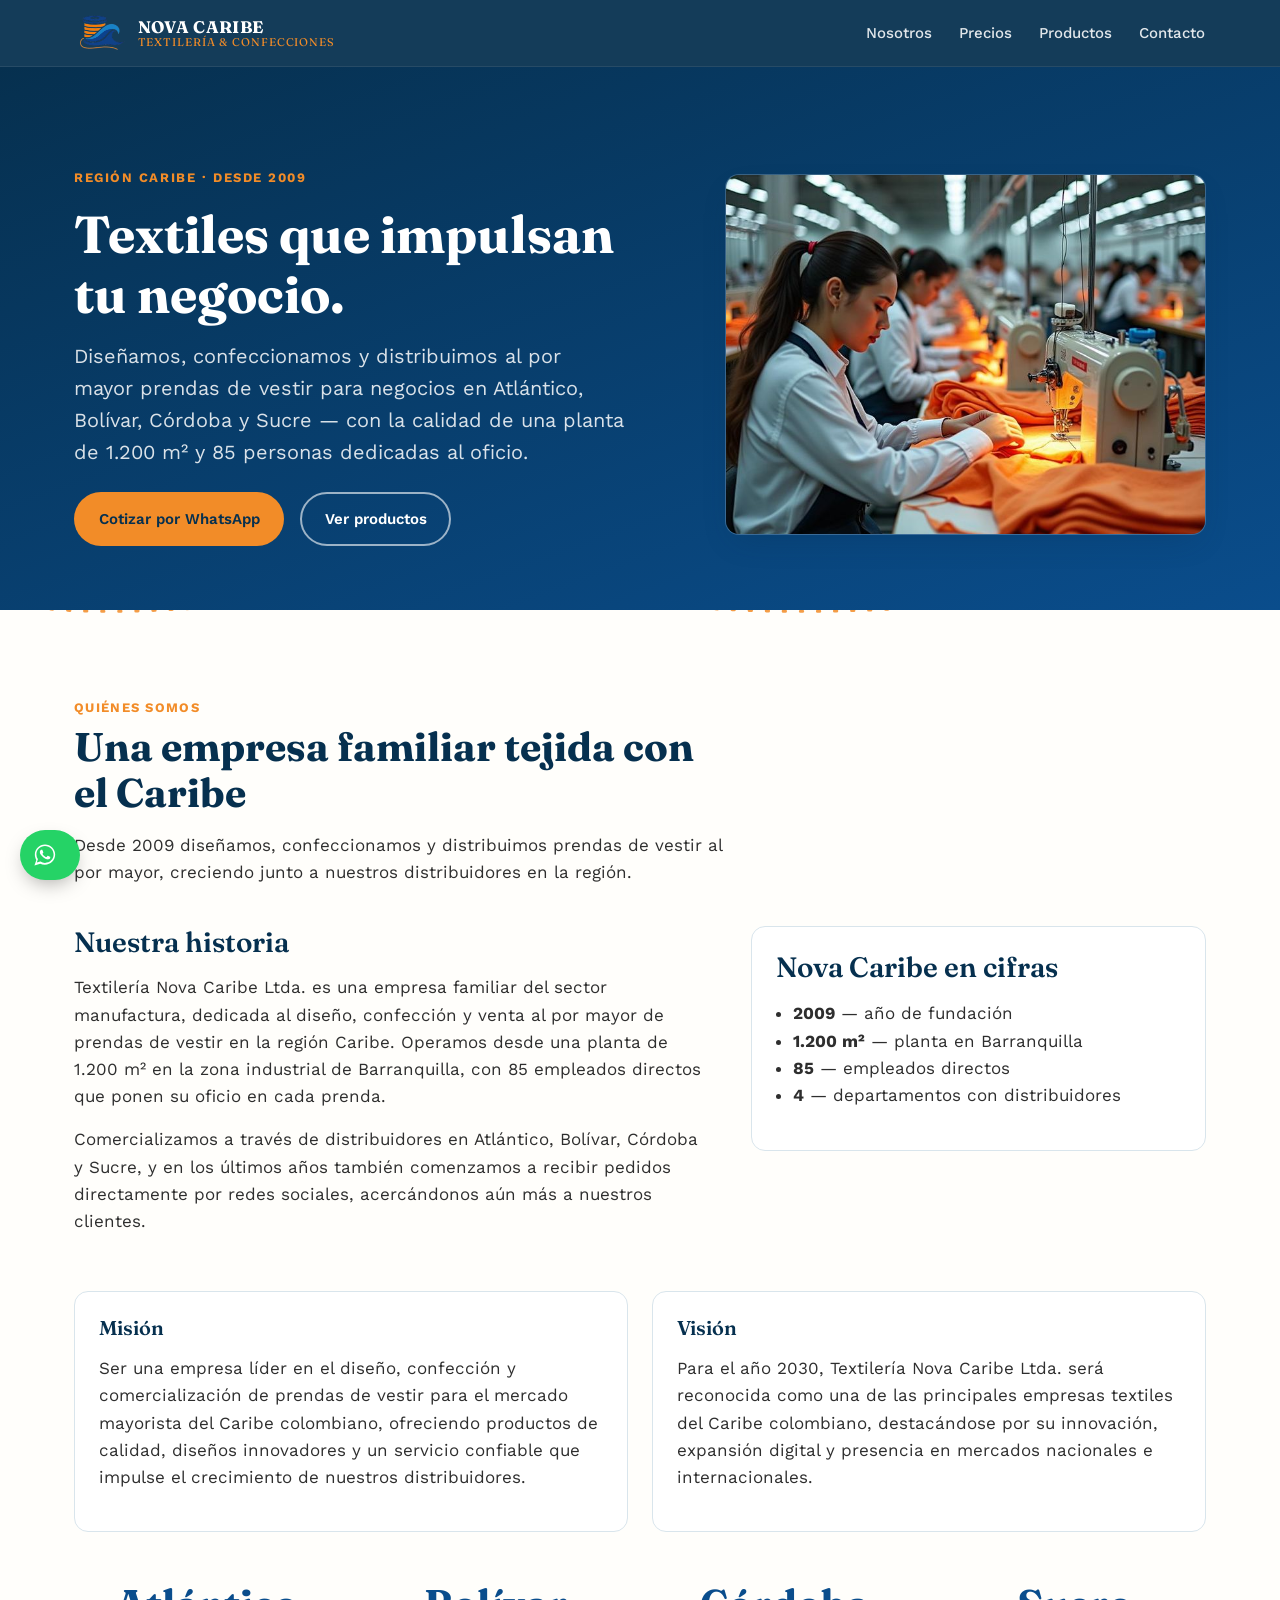
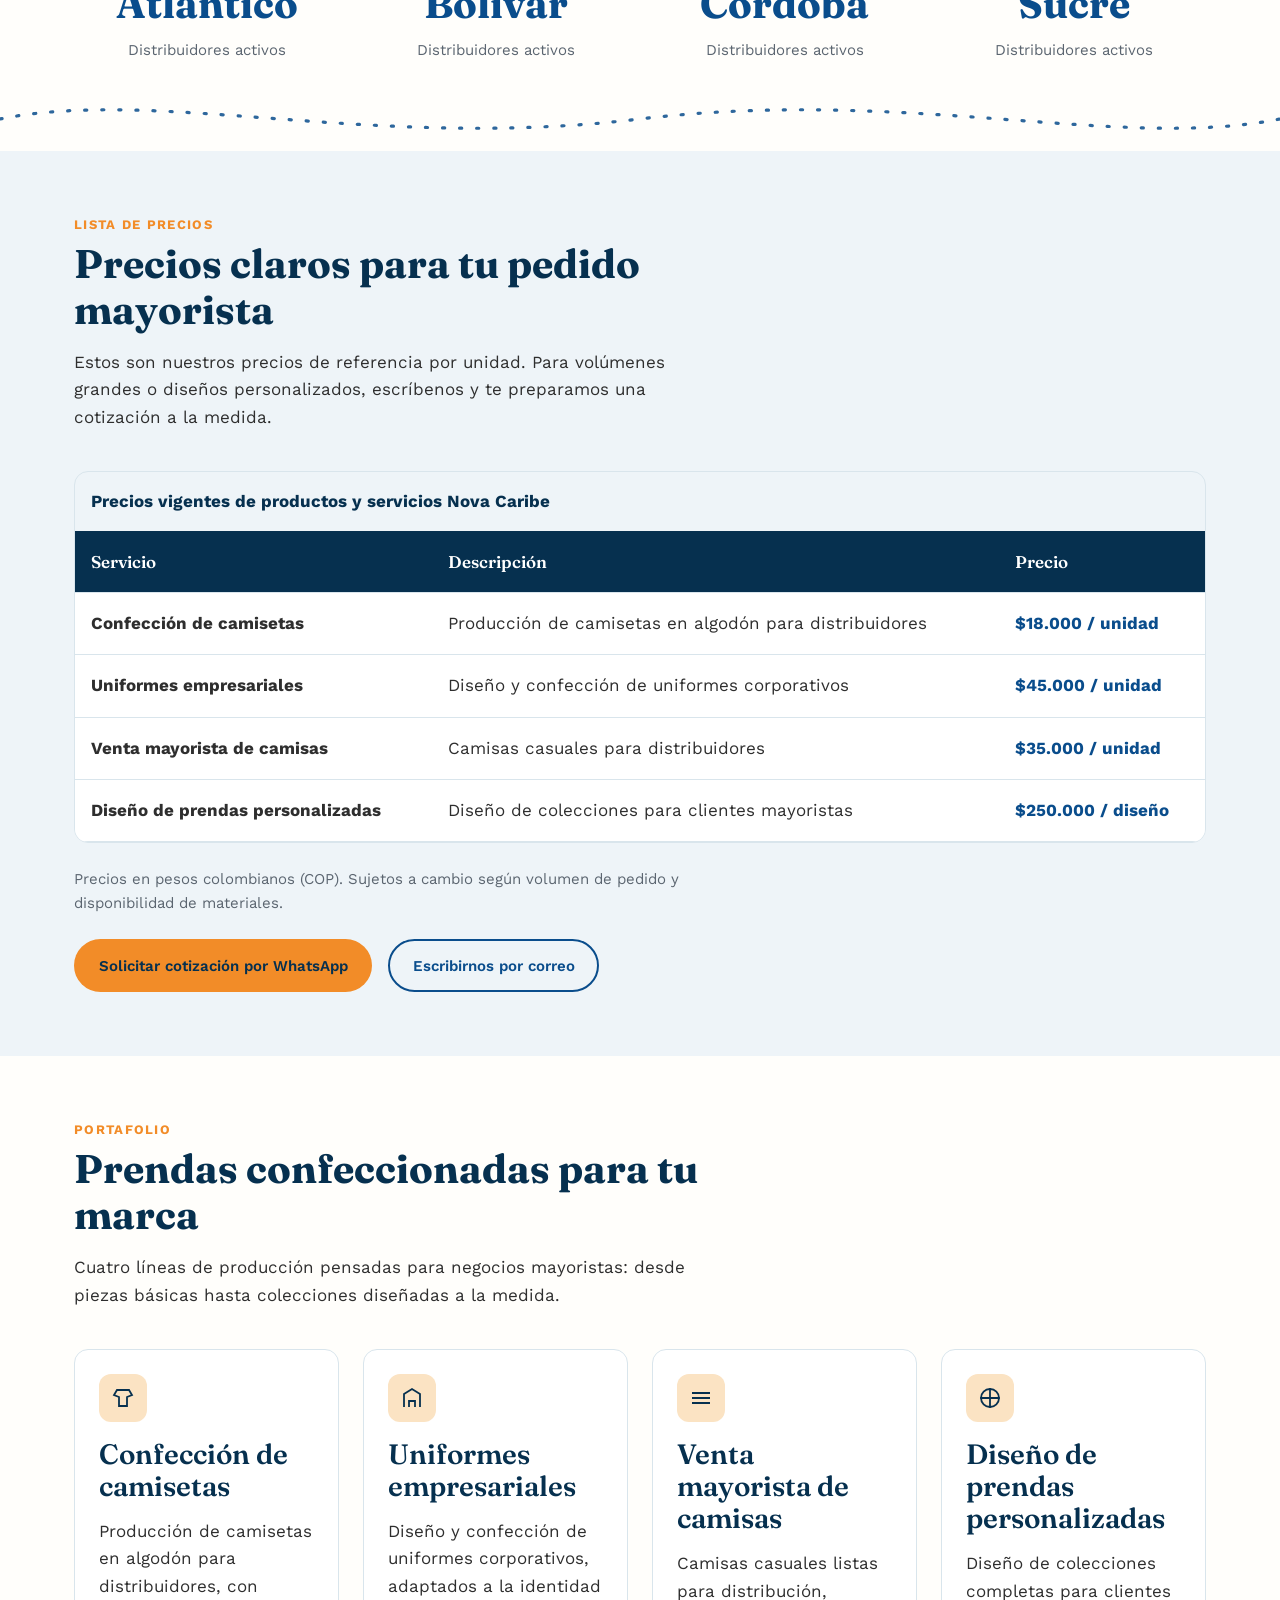
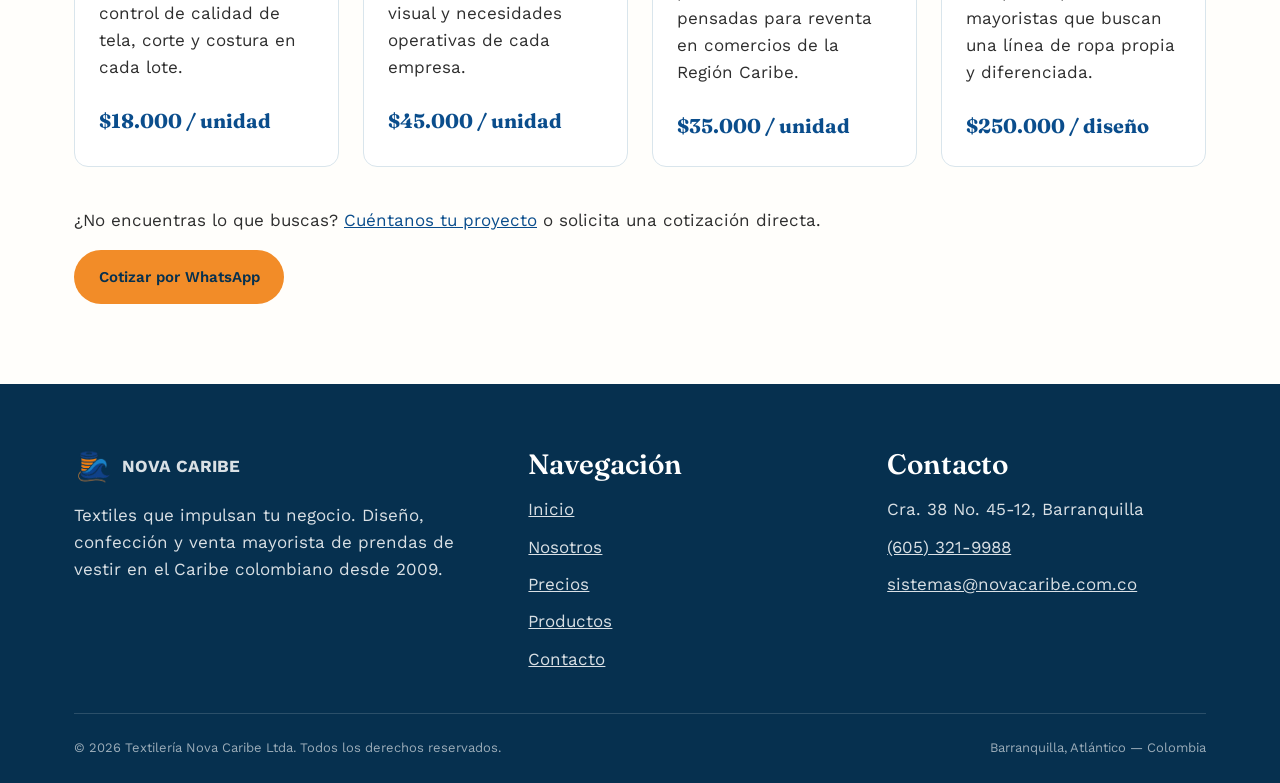
==== index.html @ 55bdb39f "Add files via upload" ====
<!DOCTYPE html>
<html lang="es">
<head>
  <meta charset="UTF-8">
  <meta name="viewport" content="width=device-width, initial-scale=1.0">
  <title>Textilería Nova Caribe Ltda. | Textiles que impulsan tu negocio</title>
  <meta name="description" content="Diseño, confección y venta al por mayor de prendas de vestir en la Región Caribe colombiana. Camisetas, uniformes corporativos, camisas mayoristas y colecciones personalizadas.">

  <link rel="preconnect" href="https://fonts.googleapis.com">
  <link rel="preconnect" href="https://fonts.gstatic.com" crossorigin>
  <link href="https://fonts.googleapis.com/css2?family=Fraunces:opsz,wght@9..144,600;9..144,700&family=Work+Sans:wght@400;500;600;700&display=swap" rel="stylesheet">
  <link rel="stylesheet" href="css/styles.css">

  <!-- Reemplazar por el favicon real de la empresa -->
  <!-- <link rel="icon" href="images/favicon.png"> -->
</head>
<body>

  <a href="#inicio" class="saltar-contenido">Saltar al contenido principal</a>

  <!-- ============ HEADER FIJO ============ -->
  <header class="site-header">
    <div class="header-inner">
      <a href="index.html#inicio" class="marca">
        <img src="images/logo-nova-caribe.png" alt="Logotipo de Textilería Nova Caribe: carrete de hilo formando una ola" width="42" height="42">
        <span class="marca-texto">
          <strong>NOVA CARIBE</strong>
          <span>Textilería &amp; Confecciones</span>
        </span>
      </a>

      <button type="button" class="btn-menu" aria-expanded="false" aria-controls="nav-principal" aria-label="Abrir menú de navegación">
        <svg viewBox="0 0 24 24" fill="none" stroke="currentColor" stroke-width="2" aria-hidden="true">
          <path d="M3 6h18M3 12h18M3 18h18" stroke-linecap="round"/>
        </svg>
      </button>

      <!-- El menú apunta a anclas de esta misma página. -->
      <nav class="nav-principal" id="nav-principal" aria-label="Navegación principal">
        <ul>
          <li><a href="index.html#nosotros">Nosotros</a></li>
          <li><a href="index.html#precios">Precios</a></li>
          <li><a href="index.html#productos">Productos</a></li>
          <li><a href="contacto.html">Contacto</a></li>
        </ul>
      </nav>
    </div>
  </header>

  <main>

    <!-- ============ INICIO / HERO ============ -->
    <section class="hero seccion-ancla" id="inicio">
      <div class="hero-grid">
        <div class="hero-texto">
          <span class="hero-eyebrow">Región Caribe · Desde 2009</span>
          <h1>Textiles que impulsan tu negocio.</h1>
          <p class="lead">Diseñamos, confeccionamos y distribuimos al por mayor prendas de vestir para negocios en Atlántico, Bolívar, Córdoba y Sucre — con la calidad de una planta de 1.200&nbsp;m² y 85 personas dedicadas al oficio.</p>
          <div class="hero-acciones">
            <a class="btn btn-primario" href="https://wa.me/573219988XX" target="_blank" rel="noopener">Cotizar por WhatsApp</a>
            <a class="btn btn-secundario" href="index.html#productos">Ver productos</a>
          </div>
        </div>

        <div class="hero-visual">
          <div class="marco-imagen">
            <!-- Colocar aquí una foto representativa de planta/confección -->
            <img src="images/hero-textil.jpg" alt="Interior de la planta de confección de Nova Caribe, con rollos de tela y prendas en proceso" loading="eager">
          </div>
        </div>
      </div>
    </section>

    <div class="divisor-hilo" aria-hidden="true">
      <svg class="hilo-ola" viewBox="0 0 1200 60" preserveAspectRatio="none">
        <path d="M0,30 C150,60 350,0 600,30 C850,60 1050,0 1200,30" />
      </svg>
    </div>

    <!-- ============ NOSOTROS ============ -->
    <section class="seccion seccion-ancla" id="nosotros" aria-labelledby="titulo-nosotros">
      <div class="contenedor">
        <div class="seccion-header">
          <span class="kicker">Quiénes somos</span>
          <h2 id="titulo-nosotros">Una empresa familiar tejida con el Caribe</h2>
          <p>Desde 2009 diseñamos, confeccionamos y distribuimos prendas de vestir al por mayor, creciendo junto a nuestros distribuidores en la región.</p>
        </div>

        <div style="display:grid; grid-template-columns: 1.4fr 1fr; gap: var(--space-4); align-items:start;">
          <div>
            <h3>Nuestra historia</h3>
            <p>Textilería Nova Caribe Ltda. es una empresa familiar del sector manufactura, dedicada al diseño, confección y venta al por mayor de prendas de vestir en la región Caribe. Operamos desde una planta de 1.200&nbsp;m² en la zona industrial de Barranquilla, con 85 empleados directos que ponen su oficio en cada prenda.</p>
            <p>Comercializamos a través de distribuidores en Atlántico, Bolívar, Córdoba y Sucre, y en los últimos años también comenzamos a recibir pedidos directamente por redes sociales, acercándonos aún más a nuestros clientes.</p>
          </div>

          <aside class="tarjeta" aria-label="Datos de la empresa">
            <h3 class="mt-0">Nova Caribe en cifras</h3>
            <ul style="padding-left: 1em;">
              <li><strong>2009</strong> — año de fundación</li>
              <li><strong>1.200&nbsp;m²</strong> — planta en Barranquilla</li>
              <li><strong>85</strong> — empleados directos</li>
              <li><strong>4</strong> — departamentos con distribuidores</li>
            </ul>
          </aside>
        </div>

        <div style="display:grid; grid-template-columns: 1fr 1fr; gap: var(--space-3); margin-top: var(--space-4);">
          <div class="tarjeta">
            <h3 style="font-size: var(--fs-lg);">Misión</h3>
            <p class="mt-0">Ser una empresa líder en el diseño, confección y comercialización de prendas de vestir para el mercado mayorista del Caribe colombiano, ofreciendo productos de calidad, diseños innovadores y un servicio confiable que impulse el crecimiento de nuestros distribuidores.</p>
          </div>
          <div class="tarjeta">
            <h3 style="font-size: var(--fs-lg);">Visión</h3>
            <p class="mt-0">Para el año 2030, Textilería Nova Caribe Ltda. será reconocida como una de las principales empresas textiles del Caribe colombiano, destacándose por su innovación, expansión digital y presencia en mercados nacionales e internacionales.</p>
          </div>
        </div>

        <div class="franja-stats" style="margin-top: var(--space-4);">
          <div class="stat"><strong>Atlántico</strong><span>Distribuidores activos</span></div>
          <div class="stat"><strong>Bolívar</strong><span>Distribuidores activos</span></div>
          <div class="stat"><strong>Córdoba</strong><span>Distribuidores activos</span></div>
          <div class="stat"><strong>Sucre</strong><span>Distribuidores activos</span></div>
        </div>
      </div>
    </section>

    <div class="divisor-hilo" aria-hidden="true">
      <svg class="hilo-ola" viewBox="0 0 1200 60" preserveAspectRatio="none">
        <path d="M0,30 C150,0 350,60 600,30 C850,0 1050,60 1200,30" style="stroke: var(--azul-caribe);" />
      </svg>
    </div>

    <!-- ============ PRECIOS ============ -->
    <section class="seccion seccion-alt seccion-ancla" id="precios" aria-labelledby="titulo-precios">
      <div class="contenedor">
        <div class="seccion-header">
          <span class="kicker">Lista de precios</span>
          <h2 id="titulo-precios">Precios claros para tu pedido mayorista</h2>
          <p>Estos son nuestros precios de referencia por unidad. Para volúmenes grandes o diseños personalizados, escríbenos y te preparamos una cotización a la medida.</p>
        </div>

        <div class="tabla-envoltorio">
          <table class="tabla-precios">
            <caption>Precios vigentes de productos y servicios Nova Caribe</caption>
            <thead>
              <tr>
                <th scope="col">Servicio</th>
                <th scope="col">Descripción</th>
                <th scope="col">Precio</th>
              </tr>
            </thead>
            <tbody>
              <tr>
                <th scope="row">Confección de camisetas</th>
                <td>Producción de camisetas en algodón para distribuidores</td>
                <td class="precio-valor">$18.000 / unidad</td>
              </tr>
              <tr>
                <th scope="row">Uniformes empresariales</th>
                <td>Diseño y confección de uniformes corporativos</td>
                <td class="precio-valor">$45.000 / unidad</td>
              </tr>
              <tr>
                <th scope="row">Venta mayorista de camisas</th>
                <td>Camisas casuales para distribuidores</td>
                <td class="precio-valor">$35.000 / unidad</td>
              </tr>
              <tr>
                <th scope="row">Diseño de prendas personalizadas</th>
                <td>Diseño de colecciones para clientes mayoristas</td>
                <td class="precio-valor">$250.000 / diseño</td>
              </tr>
            </tbody>
          </table>
        </div>

        <p style="margin-top: var(--space-3); color: var(--gris-medio); font-size: var(--fs-sm);">Precios en pesos colombianos (COP). Sujetos a cambio según volumen de pedido y disponibilidad de materiales.</p>

        <div class="hero-acciones" style="margin-top: var(--space-3);">
          <a class="btn btn-primario" href="https://wa.me/573219988XX" target="_blank" rel="noopener">Solicitar cotización por WhatsApp</a>
          <a class="btn btn-outline-azul" href="contacto.html">Escribirnos por correo</a>
        </div>
      </div>
    </section>

    <!-- ============ PRODUCTOS ============ -->
    <section class="seccion seccion-ancla" id="productos" aria-labelledby="titulo-productos">
      <div class="contenedor">
        <div class="seccion-header">
          <span class="kicker">Portafolio</span>
          <h2 id="titulo-productos">Prendas confeccionadas para tu marca</h2>
          <p>Cuatro líneas de producción pensadas para negocios mayoristas: desde piezas básicas hasta colecciones diseñadas a la medida.</p>
        </div>

        <div class="grid-tarjetas">
          <article class="tarjeta">
            <div class="icono-tarjeta" aria-hidden="true">
              <svg viewBox="0 0 24 24" fill="none" stroke="currentColor" stroke-width="1.8"><path d="M6 4h12l3 5-5 2v9H8v-9L3 9l3-5Z"/></svg>
            </div>
            <h3>Confección de camisetas</h3>
            <p>Producción de camisetas en algodón para distribuidores, con control de calidad de tela, corte y costura en cada lote.</p>
            <span class="precio">$18.000 / unidad</span>
          </article>

          <article class="tarjeta">
            <div class="icono-tarjeta" aria-hidden="true">
              <svg viewBox="0 0 24 24" fill="none" stroke="currentColor" stroke-width="1.8"><path d="M4 21V8l8-5 8 5v13M9 21v-6h6v6"/></svg>
            </div>
            <h3>Uniformes empresariales</h3>
            <p>Diseño y confección de uniformes corporativos, adaptados a la identidad visual y necesidades operativas de cada empresa.</p>
            <span class="precio">$45.000 / unidad</span>
          </article>

          <article class="tarjeta">
            <div class="icono-tarjeta" aria-hidden="true">
              <svg viewBox="0 0 24 24" fill="none" stroke="currentColor" stroke-width="1.8"><path d="M3 7h18M3 12h18M3 17h18"/></svg>
            </div>
            <h3>Venta mayorista de camisas</h3>
            <p>Camisas casuales listas para distribución, pensadas para reventa en comercios de la Región Caribe.</p>
            <span class="precio">$35.000 / unidad</span>
          </article>

          <article class="tarjeta">
            <div class="icono-tarjeta" aria-hidden="true">
              <svg viewBox="0 0 24 24" fill="none" stroke="currentColor" stroke-width="1.8"><path d="M12 3v18M3 12h18" stroke-linecap="round"/><circle cx="12" cy="12" r="9"/></svg>
            </div>
            <h3>Diseño de prendas personalizadas</h3>
            <p>Diseño de colecciones completas para clientes mayoristas que buscan una línea de ropa propia y diferenciada.</p>
            <span class="precio">$250.000 / diseño</span>
          </article>
        </div>

        <p style="margin-top: var(--space-4);">¿No encuentras lo que buscas? <a href="contacto.html">Cuéntanos tu proyecto</a> o solicita una cotización directa.</p>
        <p><a class="btn btn-primario" href="https://wa.me/573219988XX" target="_blank" rel="noopener">Cotizar por WhatsApp</a></p>
      </div>
    </section>

  </main>

  <!-- ============ FOOTER ============ -->
  <footer class="site-footer">
    <div class="contenedor">
      <div class="footer-grid">
        <div>
          <div class="footer-marca">
            <img src="images/logo-nova-caribe.png" alt="" width="38" height="38">
            <strong>NOVA CARIBE</strong>
          </div>
          <p>Textiles que impulsan tu negocio. Diseño, confección y venta mayorista de prendas de vestir en el Caribe colombiano desde 2009.</p>
        </div>

        <div>
          <h3>Navegación</h3>
          <ul>
            <li><a href="index.html#inicio">Inicio</a></li>
            <li><a href="index.html#nosotros">Nosotros</a></li>
            <li><a href="index.html#precios">Precios</a></li>
            <li><a href="index.html#productos">Productos</a></li>
            <li><a href="contacto.html">Contacto</a></li>
          </ul>
        </div>

        <div>
          <h3>Contacto</h3>
          <ul>
            <li>Cra. 38 No. 45-12, Barranquilla</li>
            <li><a href="tel:+576053219988">(605) 321-9988</a></li>
            <li><a href="mailto:sistemas@novacaribe.com.co">sistemas@novacaribe.com.co</a></li>
          </ul>
        </div>
      </div>

      <div class="footer-base">
        <span>&copy; 2026 Textilería Nova Caribe Ltda. Todos los derechos reservados.</span>
        <span>Barranquilla, Atlántico — Colombia</span>
      </div>
    </div>
  </footer>

  <!-- ============ BOTÓN FLOTANTE DE WHATSAPP ============ -->
  <a class="whatsapp-flotante" href="https://wa.me/573219988XX" target="_blank" rel="noopener" aria-label="Escribir a Nova Caribe por WhatsApp">
    <svg viewBox="0 0 32 32" fill="currentColor" aria-hidden="true"><path d="M16.001 3C9.096 3 3.5 8.596 3.5 15.5c0 2.42.68 4.68 1.86 6.6L3 29l7.1-2.31A12.44 12.44 0 0 0 16 28c6.905 0 12.5-5.596 12.5-12.5S22.905 3 16.001 3Zm0 22.7c-2.02 0-3.9-.58-5.49-1.58l-.39-.24-4.21 1.37 1.38-4.1-.26-.42a10.18 10.18 0 0 1-1.63-5.53c0-5.66 4.6-10.26 10.6-10.26S26.6 9.84 26.6 15.5 21.99 25.7 16 25.7Zm5.86-7.68c-.32-.16-1.88-.93-2.17-1.03-.29-.11-.5-.16-.71.16-.21.32-.82 1.03-1 1.24-.19.21-.37.24-.69.08-.32-.16-1.34-.5-2.55-1.59-.94-.84-1.58-1.87-1.76-2.19-.19-.32-.02-.49.14-.65.14-.14.32-.37.48-.55.16-.19.21-.32.32-.53.11-.21.05-.4-.03-.55-.08-.16-.71-1.72-.98-2.35-.26-.62-.52-.54-.71-.55h-.6c-.21 0-.55.08-.84.4-.29.32-1.1 1.08-1.1 2.63s1.13 3.06 1.29 3.27c.16.21 2.23 3.41 5.4 4.78.75.32 1.34.52 1.8.66.76.24 1.45.21 2 .13.61-.09 1.88-.77 2.14-1.51.27-.74.27-1.38.19-1.51-.08-.13-.29-.21-.6-.37Z"/></svg>
    <span class="wa-texto">Escríbenos</span>
  </a>

  <!-- ============ BOTÓN VOLVER ARRIBA ============ -->
  <button type="button" class="boton-arriba" aria-label="Volver al inicio de la página" disabled>
    <svg viewBox="0 0 24 24" fill="none" stroke="currentColor" stroke-width="2.4" aria-hidden="true">
      <path d="M12 19V5M5 12l7-7 7 7" stroke-linecap="round" stroke-linejoin="round"/>
    </svg>
  </button>

  <script src="js/main.js"></script>
</body>
</html>
---- css/styles.css ----
/* ============================================================
   NOVA CARIBE — SISTEMA DE DISEÑO
   Concepto: "El hilo que forma la ola" — industria textil + Caribe
   paleta unificada en variables, CSS externo, sin estilos inline,
   responsive real, sistema de componentes consistente
   ============================================================ */

/* -------------------- 1. DISEÑO -------------------- */
:root {
  /* Paleta oficial de marca (Sección 1 del PDF del cliente) */
  --azul-caribe: #0A4D8C;
  --azul-profundo: #06304F;   /* variante oscura para contraste AA */
  --naranja-textil: #F28C28;
  --naranja-suave: #FBE3C3;   /* tinte para fondos, nunca para texto */
  --gris-oscuro: #2E2E2E;
  --gris-medio: #5B6570;

  /* Neutros de apoyo van hacia
     el azul, evocando espuma de mar sobre lienzo de algodón */
  --lienzo: #FFFEFB;
  --espuma: #EEF4F8;
  --espuma-borde: #D9E5EC;
  --blanco: #FFFFFF;

  /* Tipografía */
  --fuente-display: "Fraunces", Georgia, serif;
  --fuente-cuerpo: "Work Sans", "Segoe UI", sans-serif;

  /* Escala tipográfica */
  --fs-xs: 0.8125rem;
  --fs-sm: 0.9375rem;
  --fs-base: 1.0625rem;
  --fs-lg: 1.25rem;
  --fs-xl: 1.75rem;
  --fs-2xl: 2.5rem;
  --fs-3xl: 3.25rem;

  /* Espaciado */
  --space-1: 0.5rem;
  --space-2: 1rem;
  --space-3: 1.5rem;
  --space-4: 2.5rem;
  --space-5: 4rem;
  --space-6: 6rem;

  /* Otros */
  --radio: 14px;
  --radio-sm: 8px;
  --sombra: 0 12px 32px -12px rgba(6, 48, 79, 0.28);
  --borde: 1px solid var(--espuma-borde);
  --transicion: 220ms ease;
  --ancho-maximo: 1180px;
}

/* -------------------- 2. RESET Y BASE -------------------- */
*, *::before, *::after { box-sizing: border-box; }

html {
  scroll-behavior: smooth;
  scroll-padding-top: 96px; /* deja espacio bajo el header fijo al saltar con #anclas */
}

@media (prefers-reduced-motion: reduce) {
  html { scroll-behavior: auto; }
  *, *::before, *::after {
    animation-duration: 0.01ms !important;
    animation-iteration-count: 1 !important;
    transition-duration: 0.01ms !important;
  }
}

body {
  margin: 0;
  font-family: var(--fuente-cuerpo);
  font-size: var(--fs-base);
  line-height: 1.6;
  color: var(--gris-oscuro);
  background: var(--lienzo);
}

img { max-width: 100%; height: auto; display: block; }
h1, h2, h3, h4 { font-family: var(--fuente-display); line-height: 1.15; margin: 0 0 var(--space-2); color: var(--azul-profundo); }
h1 { font-size: var(--fs-3xl); font-weight: 700; }
h2 { font-size: var(--fs-2xl); font-weight: 700; }
h3 { font-size: var(--fs-xl); font-weight: 600; }
p { margin: 0 0 var(--space-2); max-width: 68ch; }
a { color: var(--azul-caribe); }
ul { padding-left: 1.2em; }

/* Foco visible en TODO elemento interactivo — requisito WCAG 2.4.7 */
a:focus-visible,
button:focus-visible,
input:focus-visible,
textarea:focus-visible,
select:focus-visible {
  outline: 3px solid var(--naranja-textil);
  outline-offset: 3px;
  border-radius: 4px;
}

/* Enlace "saltar al contenido" — WCAG 2.4.1 */
.saltar-contenido {
  position: absolute;
  left: -999px;
  top: 0;
  background: var(--azul-profundo);
  color: var(--blanco);
  padding: 0.8em 1.2em;
  z-index: 2000;
  border-radius: 0 0 8px 0;
}
.saltar-contenido:focus {
  left: 0;
}

.contenedor {
  width: 100%;
  max-width: var(--ancho-maximo);
  margin-inline: auto;
  padding-inline: var(--space-3);
}

.visually-hidden {
  position: absolute;
  width: 1px; height: 1px;
  overflow: hidden;
  clip: rect(0 0 0 0);
  white-space: nowrap;
}

/* -------------------- 3. HEADER FIJO -------------------- */
.site-header {
  position: sticky;
  top: 0;
  z-index: 1000;
  background: rgba(6, 48, 79, 0.94);
  backdrop-filter: blur(6px);
  border-bottom: 1px solid rgba(255,255,255,0.08);
}

.header-inner {
  max-width: var(--ancho-maximo);
  margin-inline: auto;
  padding: 0.75rem var(--space-3);
  display: flex;
  align-items: center;
  justify-content: space-between;
  gap: var(--space-2);
}

.marca {
  display: flex;
  align-items: center;
  gap: 0.65rem;
  color: var(--blanco);
  text-decoration: none;
  font-family: var(--fuente-display);
}

.marca img {
  height: 42px;
  width: auto;
}

.marca-texto {
  display: flex;
  flex-direction: column;
  line-height: 1.1;
}
.marca-texto strong { font-size: 1.05rem; letter-spacing: 0.02em; }
.marca-texto span { font-size: 0.7rem; color: var(--naranja-textil); letter-spacing: 0.08em; text-transform: uppercase; }

.nav-principal {
  display: flex;
  align-items: center;
  gap: var(--space-4);
}

.nav-principal ul {
  list-style: none;
  display: flex;
  gap: var(--space-3);
  margin: 0;
  padding: 0;
}

.nav-principal a {
  color: rgba(255,255,255,0.88);
  text-decoration: none;
  font-weight: 500;
  font-size: var(--fs-sm);
  padding: 0.4em 0.1em;
  border-bottom: 2px solid transparent;
  transition: border-color var(--transicion), color var(--transicion);
}
.nav-principal a:hover { color: var(--blanco); border-color: var(--naranja-textil); }
.nav-principal a[aria-current="page"] {
  color: var(--blanco);
  border-color: var(--naranja-textil);
  font-weight: 700;
}

.btn-menu {
  display: none;
  background: none;
  border: 1px solid rgba(255,255,255,0.3);
  border-radius: var(--radio-sm);
  color: var(--blanco);
  width: 42px;
  height: 42px;
  align-items: center;
  justify-content: center;
  cursor: pointer;
}
.btn-menu svg { width: 22px; height: 22px; }

/* -------------------- 4. BOTONES -------------------- */
.btn {
  display: inline-flex;
  align-items: center;
  gap: 0.5em;
  font-family: var(--fuente-cuerpo);
  font-weight: 600;
  font-size: var(--fs-sm);
  padding: 0.85em 1.5em;
  border-radius: 999px;
  text-decoration: none;
  border: 2px solid transparent;
  cursor: pointer;
  transition: transform var(--transicion), box-shadow var(--transicion), background var(--transicion);
}
.btn:hover { transform: translateY(-2px); }

.btn-primario {
  background: var(--naranja-textil);
  color: var(--azul-profundo); /* contraste ~7:1 sobre naranja, ver informe de accesibilidad */
}
.btn-primario:hover { background: #ffa14a; box-shadow: var(--sombra); }

.btn-secundario {
  background: transparent;
  border-color: rgba(255,255,255,0.6);
  color: var(--blanco);
}
.btn-secundario:hover { border-color: var(--blanco); background: rgba(255,255,255,0.08); }

.btn-outline-azul {
  background: transparent;
  border-color: var(--azul-caribe);
  color: var(--azul-caribe);
}
.btn-outline-azul:hover { background: var(--azul-caribe); color: var(--blanco); }

/* -------------------- 5. HERO -------------------- */
.hero {
  position: relative;
  background: linear-gradient(160deg, var(--azul-profundo) 0%, var(--azul-caribe) 100%);
  color: var(--blanco);
  padding: var(--space-6) 0 var(--space-5);
  overflow: hidden;
}

.hero-grid {
  display: grid;
  grid-template-columns: 1.1fr 0.9fr;
  gap: var(--space-5);
  align-items: center;
  max-width: var(--ancho-maximo);
  margin-inline: auto;
  padding-inline: var(--space-3);
  position: relative;
  z-index: 2;
}

.hero-eyebrow {
  display: inline-block;
  font-size: var(--fs-xs);
  letter-spacing: 0.12em;
  text-transform: uppercase;
  color: var(--naranja-textil);
  font-weight: 700;
  margin-bottom: var(--space-2);
}

.hero h1 { color: var(--blanco); font-size: var(--fs-3xl); }
.hero p.lead { color: rgba(255,255,255,0.85); font-size: var(--fs-lg); max-width: 46ch; }

.hero-acciones { display: flex; gap: var(--space-2); flex-wrap: wrap; margin-top: var(--space-3); }

/* elemento firma que recorre el sitio, evocando
   el ícono del logo: carrete de hilo formando una ola */
.hilo-ola {
  width: 100%;
  height: auto;
  display: block;
}
.hilo-ola path {
  fill: none;
  stroke: var(--naranja-textil);
  stroke-width: 3;
  stroke-linecap: round;
  stroke-dasharray: 2 14;
  opacity: 0.85;
}

.hero-visual {
  position: relative;
}
.hero-visual .marco-imagen {
  border-radius: var(--radio);
  overflow: hidden;
  box-shadow: var(--sombra);
  border: 1px solid rgba(255,255,255,0.15);
  aspect-ratio: 4 / 3;
  background: rgba(255,255,255,0.06);
  display: flex;
  align-items: center;
  justify-content: center;
}

.divisor-hilo {
  line-height: 0;
  margin-top: calc(var(--space-4) * -1);
}

/* -------------------- 6. SECCIONES GENERALES -------------------- */
.seccion { padding: var(--space-5) 0; }
.seccion-alt { background: var(--espuma); }
.seccion-header { max-width: 60ch; margin-bottom: var(--space-4); }
.seccion-header .kicker {
  display: block;
  font-size: var(--fs-xs);
  letter-spacing: 0.1em;
  text-transform: uppercase;
  color: var(--naranja-textil);
  font-weight: 700;
  margin-bottom: 0.4em;
}

/* -------------------- 7. TARJETAS (servicios / stats) -------------------- */
.grid-tarjetas {
  display: grid;
  grid-template-columns: repeat(auto-fit, minmax(240px, 1fr));
  gap: var(--space-3);
}

.tarjeta {
  background: var(--blanco);
  border: var(--borde);
  border-radius: var(--radio);
  padding: var(--space-3);
  transition: transform var(--transicion), box-shadow var(--transicion);
}
.tarjeta:hover { transform: translateY(-4px); box-shadow: var(--sombra); }

.tarjeta .icono-tarjeta {
  width: 48px; height: 48px;
  border-radius: 12px;
  background: var(--naranja-suave);
  display: flex; align-items: center; justify-content: center;
  margin-bottom: var(--space-2);
  color: var(--azul-profundo);
}
.tarjeta .icono-tarjeta svg { width: 24px; height: 24px; }

.tarjeta .precio {
  display: inline-block;
  margin-top: var(--space-1);
  font-family: var(--fuente-display);
  font-weight: 700;
  color: var(--azul-caribe);
  font-size: var(--fs-lg);
}

.franja-stats {
  display: grid;
  grid-template-columns: repeat(4, 1fr);
  gap: var(--space-3);
  text-align: center;
}
.franja-stats .stat strong {
  display: block;
  font-family: var(--fuente-display);
  font-size: var(--fs-2xl);
  color: var(--azul-caribe);
}
.franja-stats .stat span { color: var(--gris-medio); font-size: var(--fs-sm); }

/* -------------------- 8. TABLAS (precios) -------------------- */
.tabla-envoltorio {
  overflow-x: auto;
  border-radius: var(--radio);
  border: var(--borde);
}
table.tabla-precios {
  width: 100%;
  border-collapse: collapse;
  min-width: 560px;
  background: var(--blanco);
}
.tabla-precios caption {
  text-align: left;
  padding: var(--space-2);
  font-weight: 700;
  color: var(--azul-profundo);
}
.tabla-precios th, .tabla-precios td {
  text-align: left;
  padding: 1em var(--space-2);
  border-bottom: 1px solid var(--espuma-borde);
}
.tabla-precios thead th {
  background: var(--azul-profundo);
  color: var(--blanco);
  font-family: var(--fuente-display);
  font-weight: 600;
}
.tabla-precios tbody tr:hover { background: var(--espuma); }
.tabla-precios td.precio-valor { font-weight: 700; color: var(--azul-caribe); white-space: nowrap; }

/* -------------------- 9. FORMULARIO DE CONTACTO -------------------- */
.formulario {
  display: grid;
  gap: var(--space-2);
  max-width: 560px;
}
.campo { display: flex; flex-direction: column; gap: 0.4em; }
.campo label { font-weight: 600; font-size: var(--fs-sm); }
.campo .requerido { color: var(--naranja-textil); }
.campo input, .campo textarea, .campo select {
  font-family: var(--fuente-cuerpo);
  font-size: var(--fs-base);
  padding: 0.75em 0.9em;
  border-radius: var(--radio-sm);
  border: 1.5px solid var(--espuma-borde);
  background: var(--blanco);
  color: var(--gris-oscuro);
}
.campo input:invalid[data-tocado="true"],
.campo textarea:invalid[data-tocado="true"] {
  border-color: #C4402A;
}
.campo .error-msg {
  color: #B03A24;
  font-size: var(--fs-xs);
  min-height: 1.1em;
}
.form-estado {
  padding: var(--space-2);
  border-radius: var(--radio-sm);
  background: var(--naranja-suave);
  color: var(--azul-profundo);
  font-weight: 600;
  display: none;
}
.form-estado.visible { display: block; }

/* -------------------- 10. FOOTER -------------------- */
.site-footer {
  background: var(--azul-profundo);
  color: rgba(255,255,255,0.85);
  padding: var(--space-5) 0 var(--space-3);
}
.footer-grid {
  display: grid;
  grid-template-columns: 1.3fr 1fr 1fr;
  gap: var(--space-4);
}
.site-footer h2, .site-footer h3 { color: var(--blanco); }
.site-footer a { color: rgba(255,255,255,0.85); }
.site-footer ul { list-style: none; padding: 0; margin: 0; display: grid; gap: 0.6em; }
.footer-marca { display: flex; align-items: center; gap: 0.6em; margin-bottom: var(--space-2); }
.footer-marca img { height: 38px; }
.footer-base {
  margin-top: var(--space-4);
  padding-top: var(--space-3);
  border-top: 1px solid rgba(255,255,255,0.15);
  display: flex;
  justify-content: space-between;
  flex-wrap: wrap;
  gap: var(--space-1);
  font-size: var(--fs-xs);
  color: rgba(255,255,255,0.6);
}

/* -------------------- 11. BOTÓN FLOTANTE DE WHATSAPP -------------------- */
.whatsapp-flotante {
  position: fixed;
  left: 20px;
  bottom: 20px;
  z-index: 1500;
  display: flex;
  align-items: center;
  gap: 0.6em;
  background: #25D366;
  color: var(--blanco);
  text-decoration: none;
  padding: 0.7em 0.7em;
  border-radius: 999px;
  box-shadow: 0 8px 20px -6px rgba(0,0,0,0.35);
  transition: padding var(--transicion), transform var(--transicion);
}
.whatsapp-flotante svg { width: 26px; height: 26px; flex-shrink: 0; }
.whatsapp-flotante .wa-texto {
  max-width: 0;
  overflow: hidden;
  white-space: nowrap;
  font-weight: 600;
  font-size: var(--fs-sm);
  transition: max-width var(--transicion);
}
.whatsapp-flotante:hover,
.whatsapp-flotante:focus-visible,
.whatsapp-flotante.expandido {
  transform: translateY(-2px);
  padding-right: 1em;
}
.whatsapp-flotante:hover .wa-texto,
.whatsapp-flotante:focus-visible .wa-texto,
.whatsapp-flotante.expandido .wa-texto {
  max-width: 160px;
}

/* -------------------- 11b. BOTÓN "VOLVER ARRIBA" -------------------- */
.volver-arriba {
  position: fixed;
  right: 20px;
  bottom: 20px;
  z-index: 1400;
  width: 46px;
  height: 46px;
  border-radius: 50%;
  border: 1px solid rgba(255,255,255,0.15);
  background: var(--azul-profundo);
  color: var(--blanco);
  display: flex;
  align-items: center;
  justify-content: center;
  cursor: pointer;
  box-shadow: 0 8px 20px -8px rgba(6,48,79,0.5);
  opacity: 0;
  transform: translateY(10px);
  pointer-events: none;
  transition: opacity var(--transicion), transform var(--transicion), background var(--transicion);
}
.volver-arriba svg { width: 20px; height: 20px; }
.volver-arriba.visible {
  opacity: 1;
  transform: translateY(0);
  pointer-events: auto;
}
.volver-arriba:hover { background: var(--azul-caribe); }

@media (max-width: 720px) {
  .volver-arriba { right: 16px; bottom: 16px; width: 42px; height: 42px; }
}

/* -------------------- 11b. BOTÓN "VOLVER ARRIBA" -------------------- */
/* Aparece solo tras bajar cierto punto de la página (js/main.js).
   Va al lado opuesto del botón de WhatsApp para no chocar en móvil. */
.boton-arriba {
  position: fixed;
  right: 20px;
  bottom: 20px;
  z-index: 1400;
  width: 48px;
  height: 48px;
  border: none;
  border-radius: 999px;
  background: var(--azul-caribe);
  color: var(--blanco);
  display: flex;
  align-items: center;
  justify-content: center;
  cursor: pointer;
  box-shadow: 0 8px 20px -6px rgba(0,0,0,0.35);
  opacity: 0;
  transform: translateY(14px);
  pointer-events: none;
  transition: opacity var(--transicion), transform var(--transicion), background var(--transicion);
}
.boton-arriba.visible { opacity: 1; transform: translateY(0); pointer-events: auto; }
.boton-arriba:hover { background: var(--azul-profundo); }
.boton-arriba svg { width: 22px; height: 22px; }
.boton-arriba:disabled { cursor: default; }

@media (max-width: 720px) {
  .boton-arriba { width: 46px; height: 46px; right: 16px; bottom: 16px; }
}

/* -------------------- 11c. SECCIONES DE PÁGINA ÚNICA -------------------- */
.seccion-ancla { scroll-margin-top: 90px; }

/* -------------------- 12. UTILIDADES -------------------- */
.text-centro { text-align: center; margin-inline: auto; }
.mt-0 { margin-top: 0; }

/* -------------------- 13. RESPONSIVE -------------------- */
@media (max-width: 900px) {
  .hero-grid { grid-template-columns: 1fr; }
  .hero-visual { order: -1; }
  .footer-grid { grid-template-columns: 1fr 1fr; }
  .franja-stats { grid-template-columns: repeat(2, 1fr); gap: var(--space-4); }
}

@media (max-width: 720px) {
  :root { --fs-3xl: 2.3rem; --fs-2xl: 1.85rem; }

  .btn-menu { display: flex; }

  .nav-principal {
    position: fixed;
    inset: 64px 0 auto 0;
    background: var(--azul-profundo);
    flex-direction: column;
    align-items: stretch;
    padding: var(--space-2) var(--space-3) var(--space-3);
    transform: translateY(-120%);
    opacity: 0;
    transition: transform var(--transicion), opacity var(--transicion);
    border-bottom: 1px solid rgba(255,255,255,0.1);
  }
  .nav-principal.abierto { transform: translateY(0); opacity: 1; }
  .nav-principal ul { flex-direction: column; gap: 0; width: 100%; }
  .nav-principal a { display: block; padding: 0.9em 0.2em; border-bottom: 1px solid rgba(255,255,255,0.08); }

  .footer-grid { grid-template-columns: 1fr; }
}

@media (max-width: 480px) {
  .franja-stats { grid-template-columns: 1fr 1fr; }
}
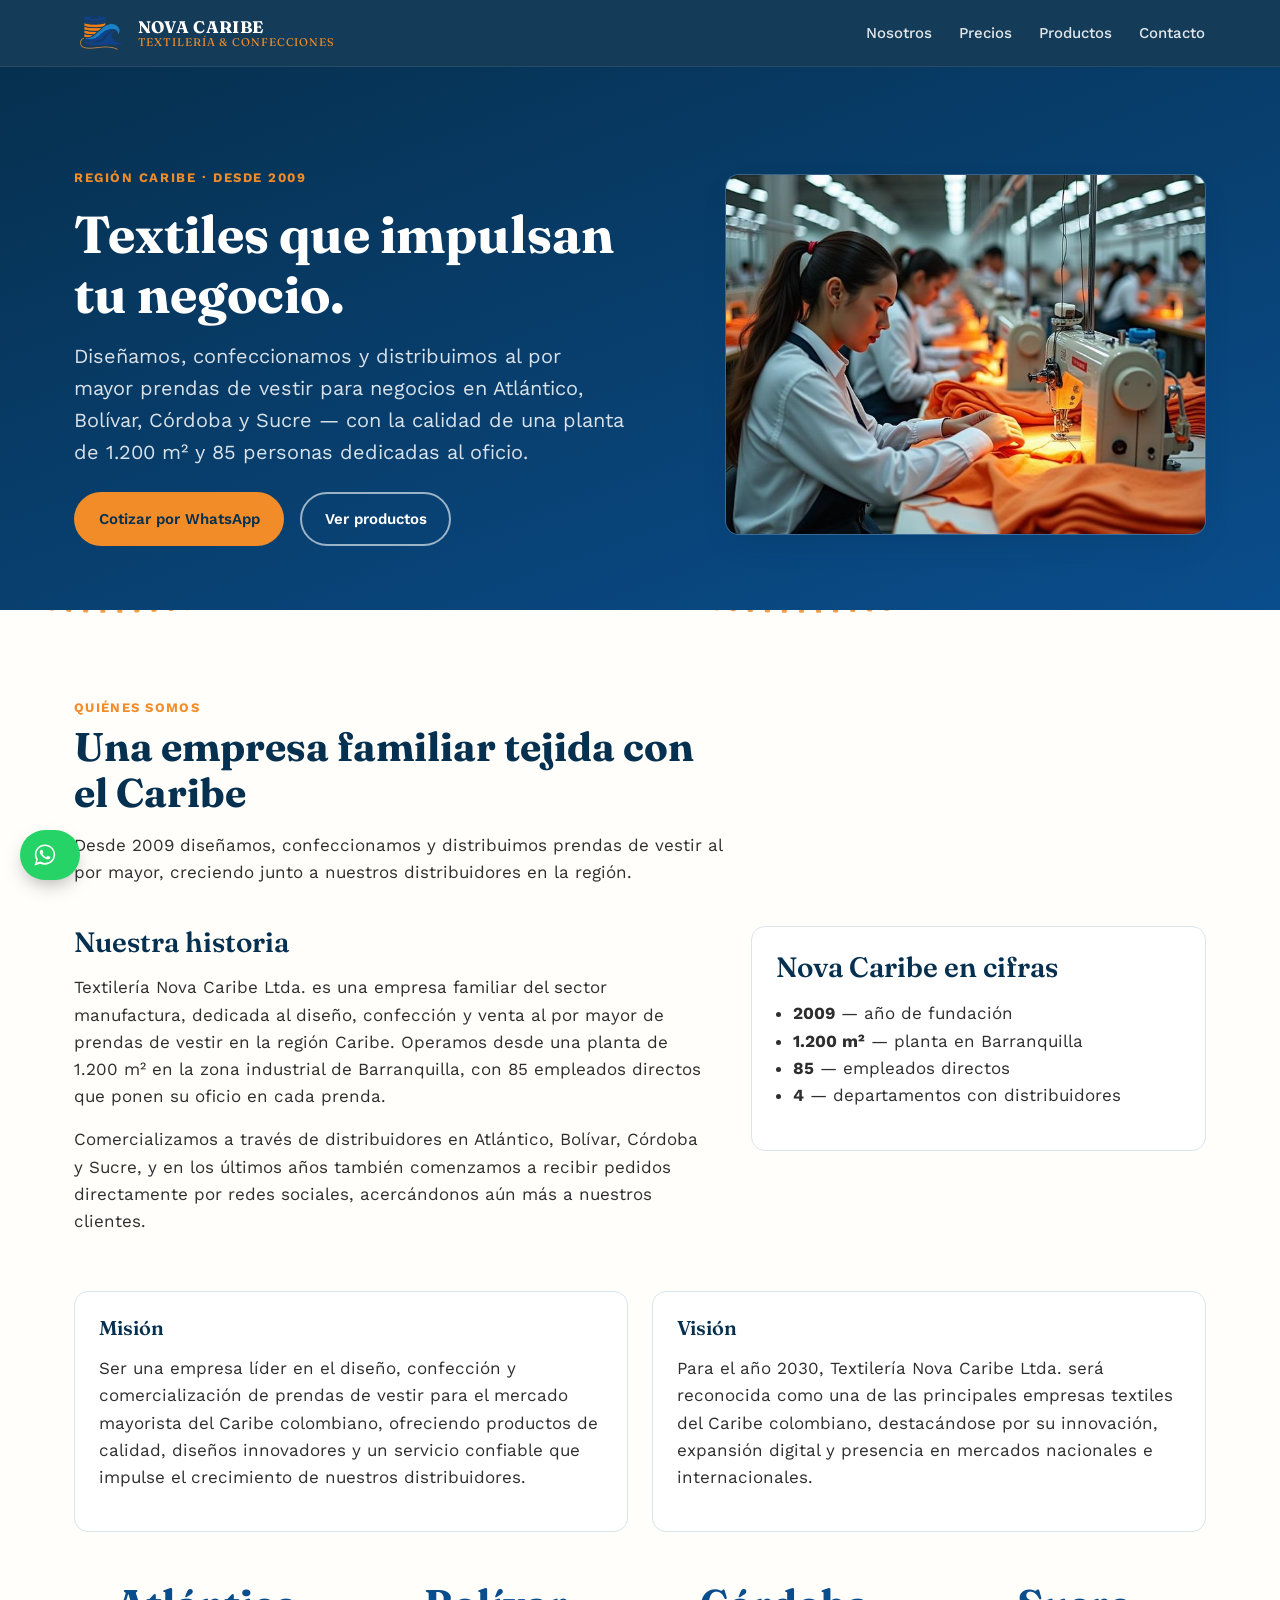
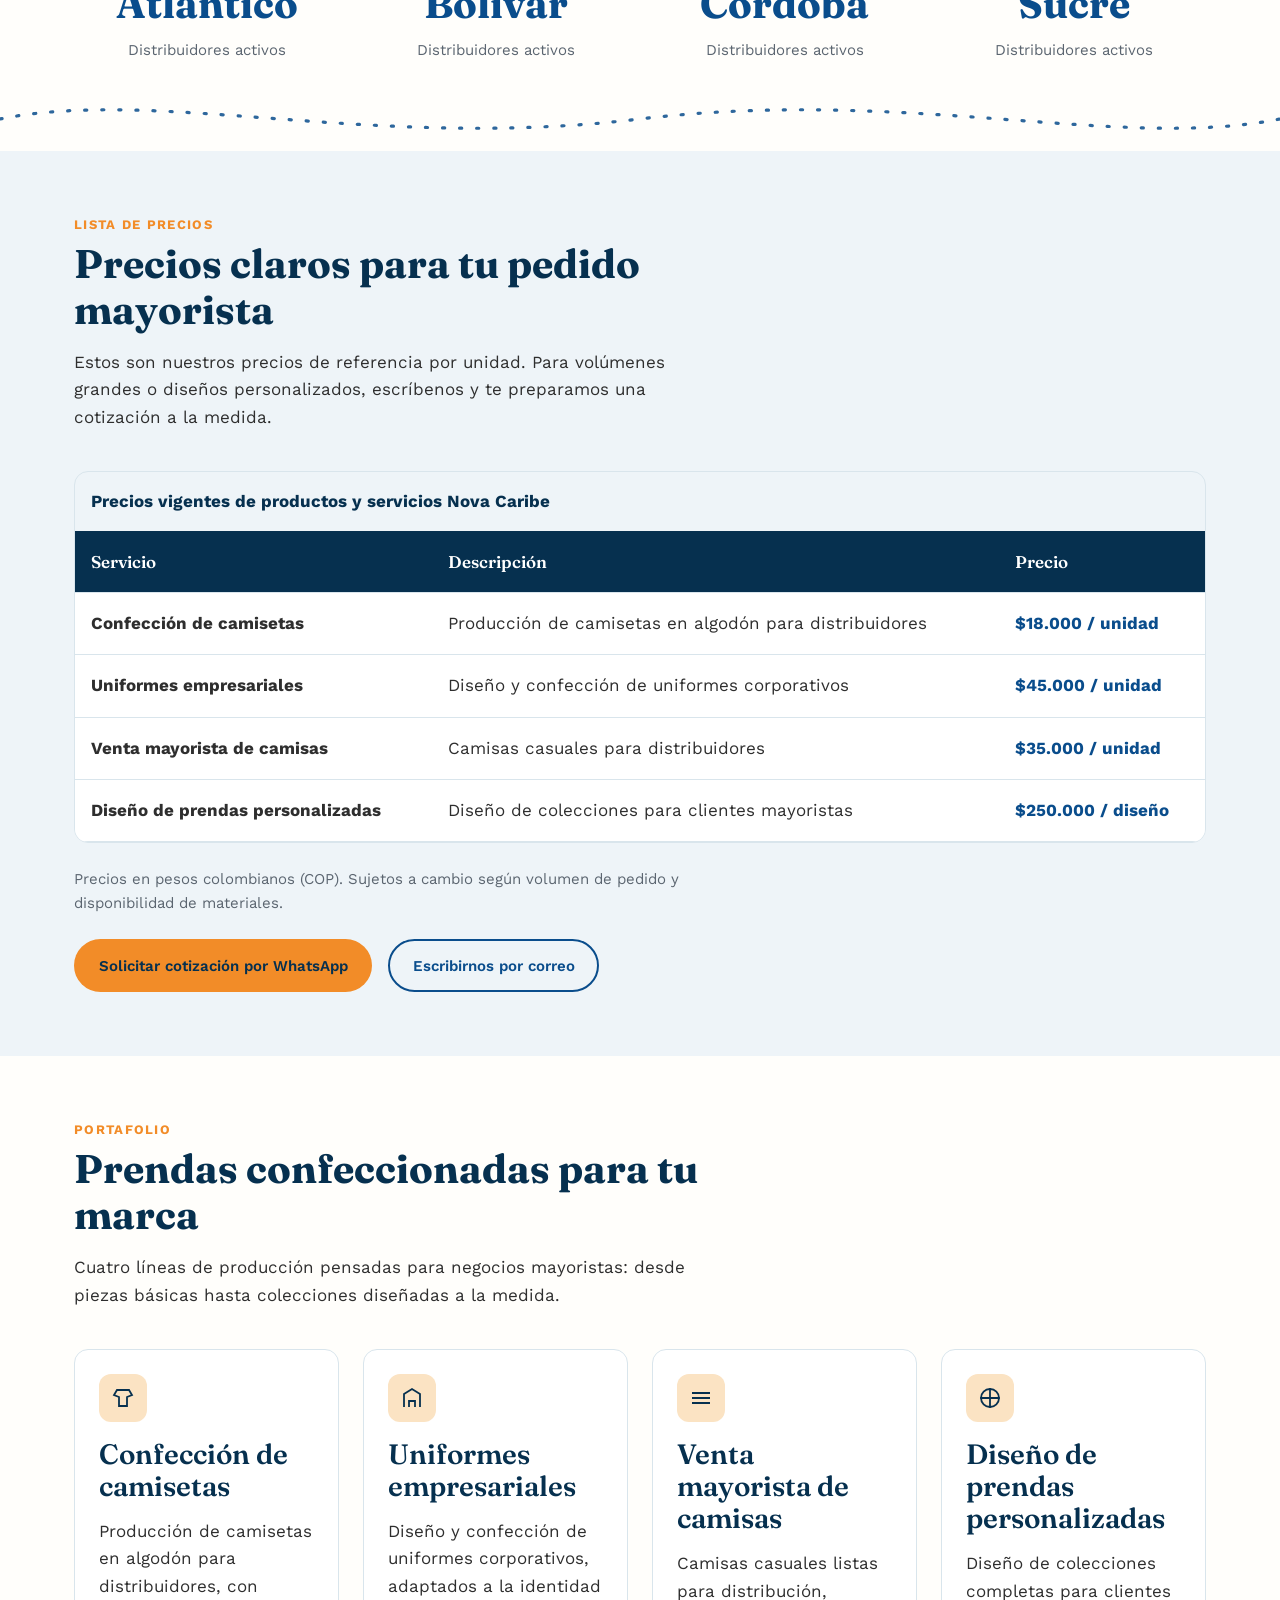
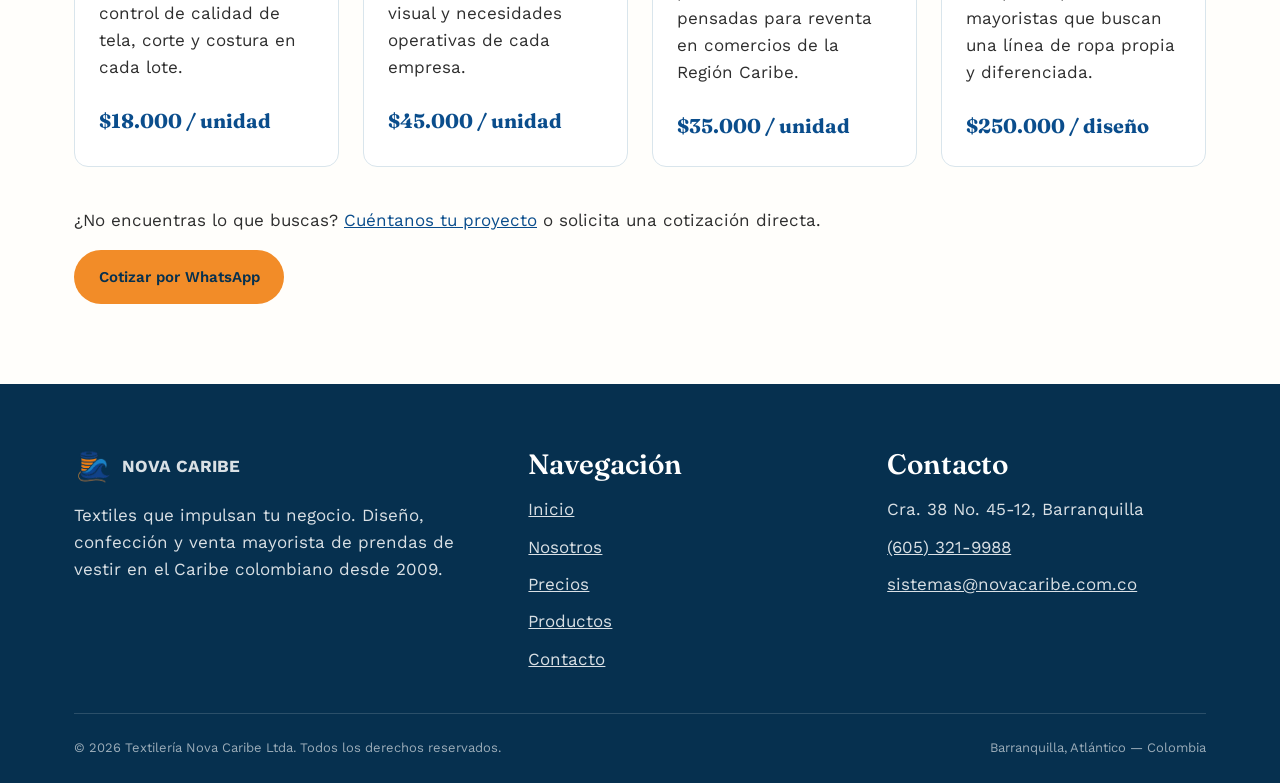
==== commit 663ecff9: "Change favicon and logo images to WebP format" ====
--- a/index.html
+++ b/index.html
@@ -10,9 +10,8 @@
   <link rel="preconnect" href="https://fonts.gstatic.com" crossorigin>
   <link href="https://fonts.googleapis.com/css2?family=Fraunces:opsz,wght@9..144,600;9..144,700&family=Work+Sans:wght@400;500;600;700&display=swap" rel="stylesheet">
   <link rel="stylesheet" href="css/styles.css">
-
-  <!-- Reemplazar por el favicon real de la empresa -->
-  <!-- <link rel="icon" href="images/favicon.png"> -->
+  <link rel="icon" type="image/webp" href="images/favicon.webp?v=2">
+  
 </head>
 <body>
 
@@ -22,7 +21,7 @@
   <header class="site-header">
     <div class="header-inner">
       <a href="index.html#inicio" class="marca">
-        <img src="images/logo-nova-caribe.png" alt="Logotipo de Textilería Nova Caribe: carrete de hilo formando una ola" width="42" height="42">
+        <img src="images/logo-nova-caribe.webp" alt="Logotipo de Textilería Nova Caribe: carrete de hilo formando una ola" width="42" height="42">
         <span class="marca-texto">
           <strong>NOVA CARIBE</strong>
           <span>Textilería &amp; Confecciones</span>
@@ -243,7 +242,7 @@
       <div class="footer-grid">
         <div>
           <div class="footer-marca">
-            <img src="images/logo-nova-caribe.png" alt="" width="38" height="38">
+            <img src="images/logo-nova-caribe.webp" alt="" width="38" height="38">
             <strong>NOVA CARIBE</strong>
           </div>
           <p>Textiles que impulsan tu negocio. Diseño, confección y venta mayorista de prendas de vestir en el Caribe colombiano desde 2009.</p>
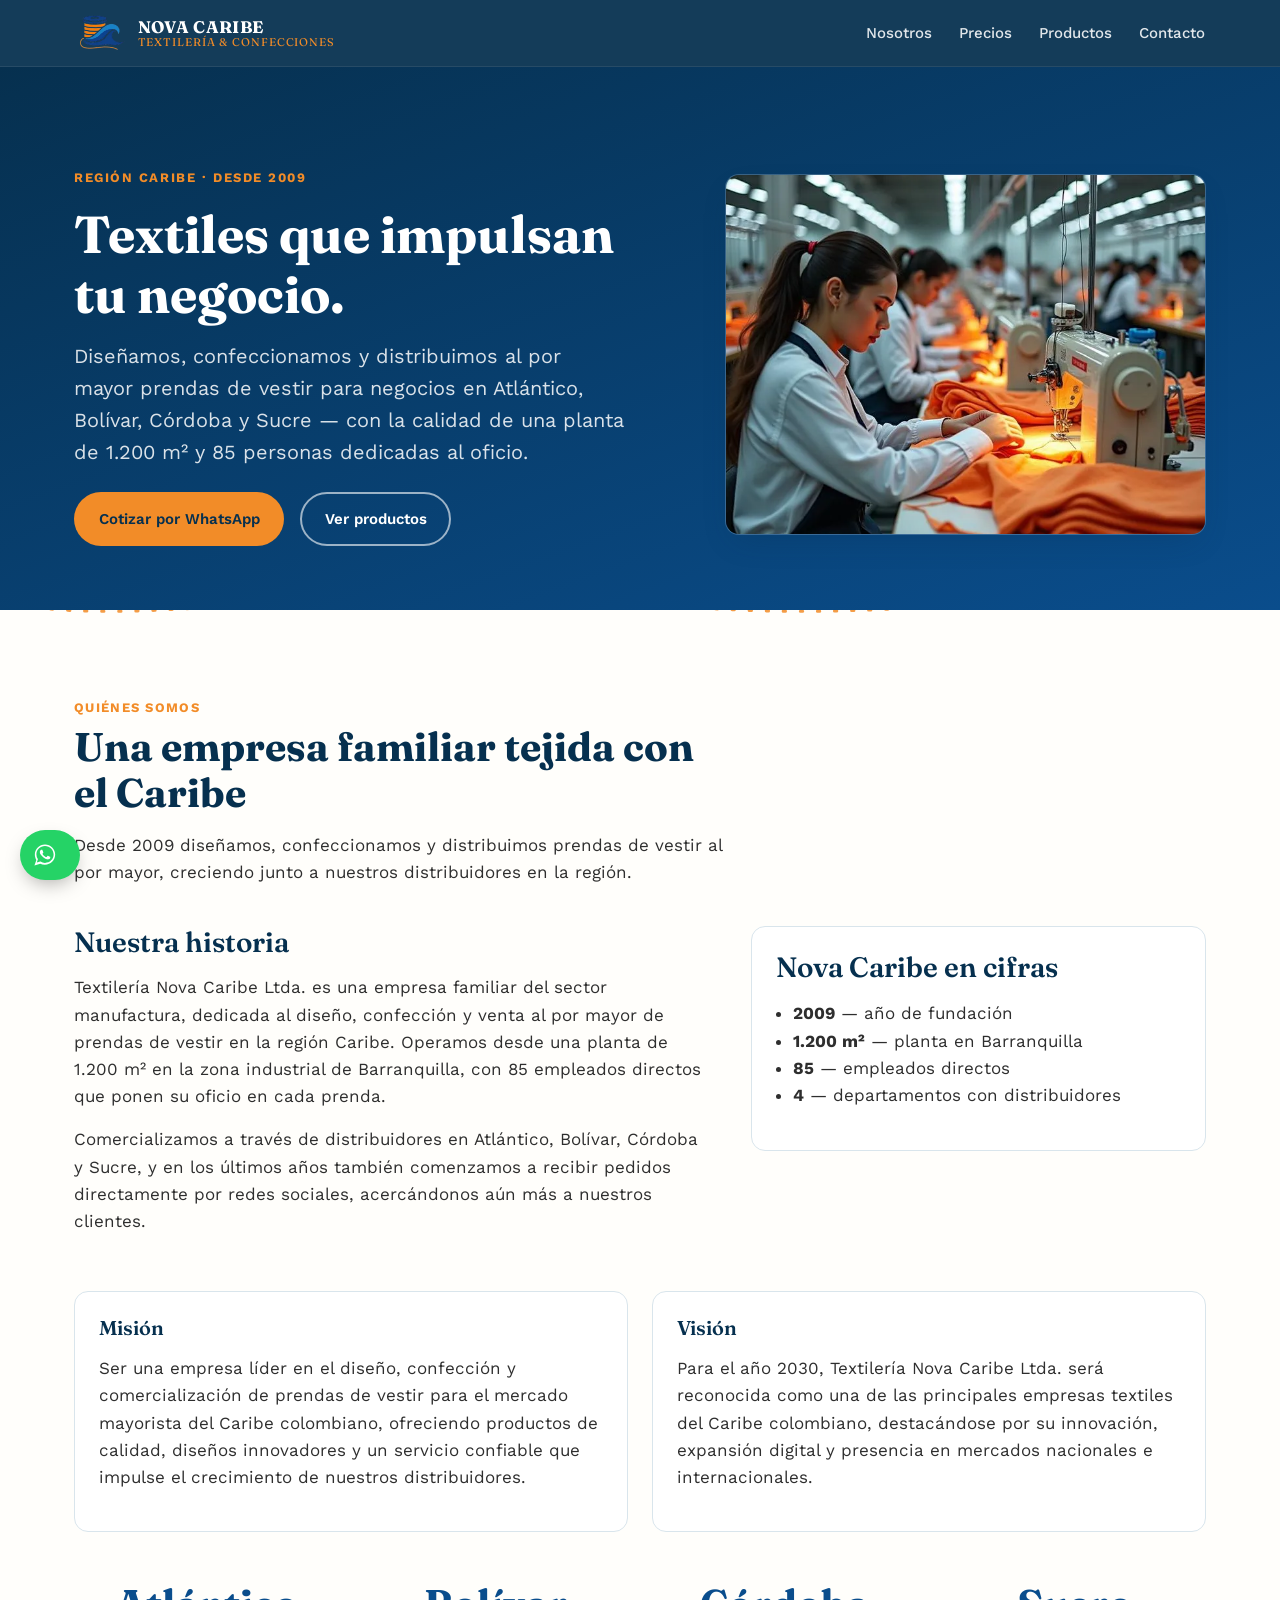
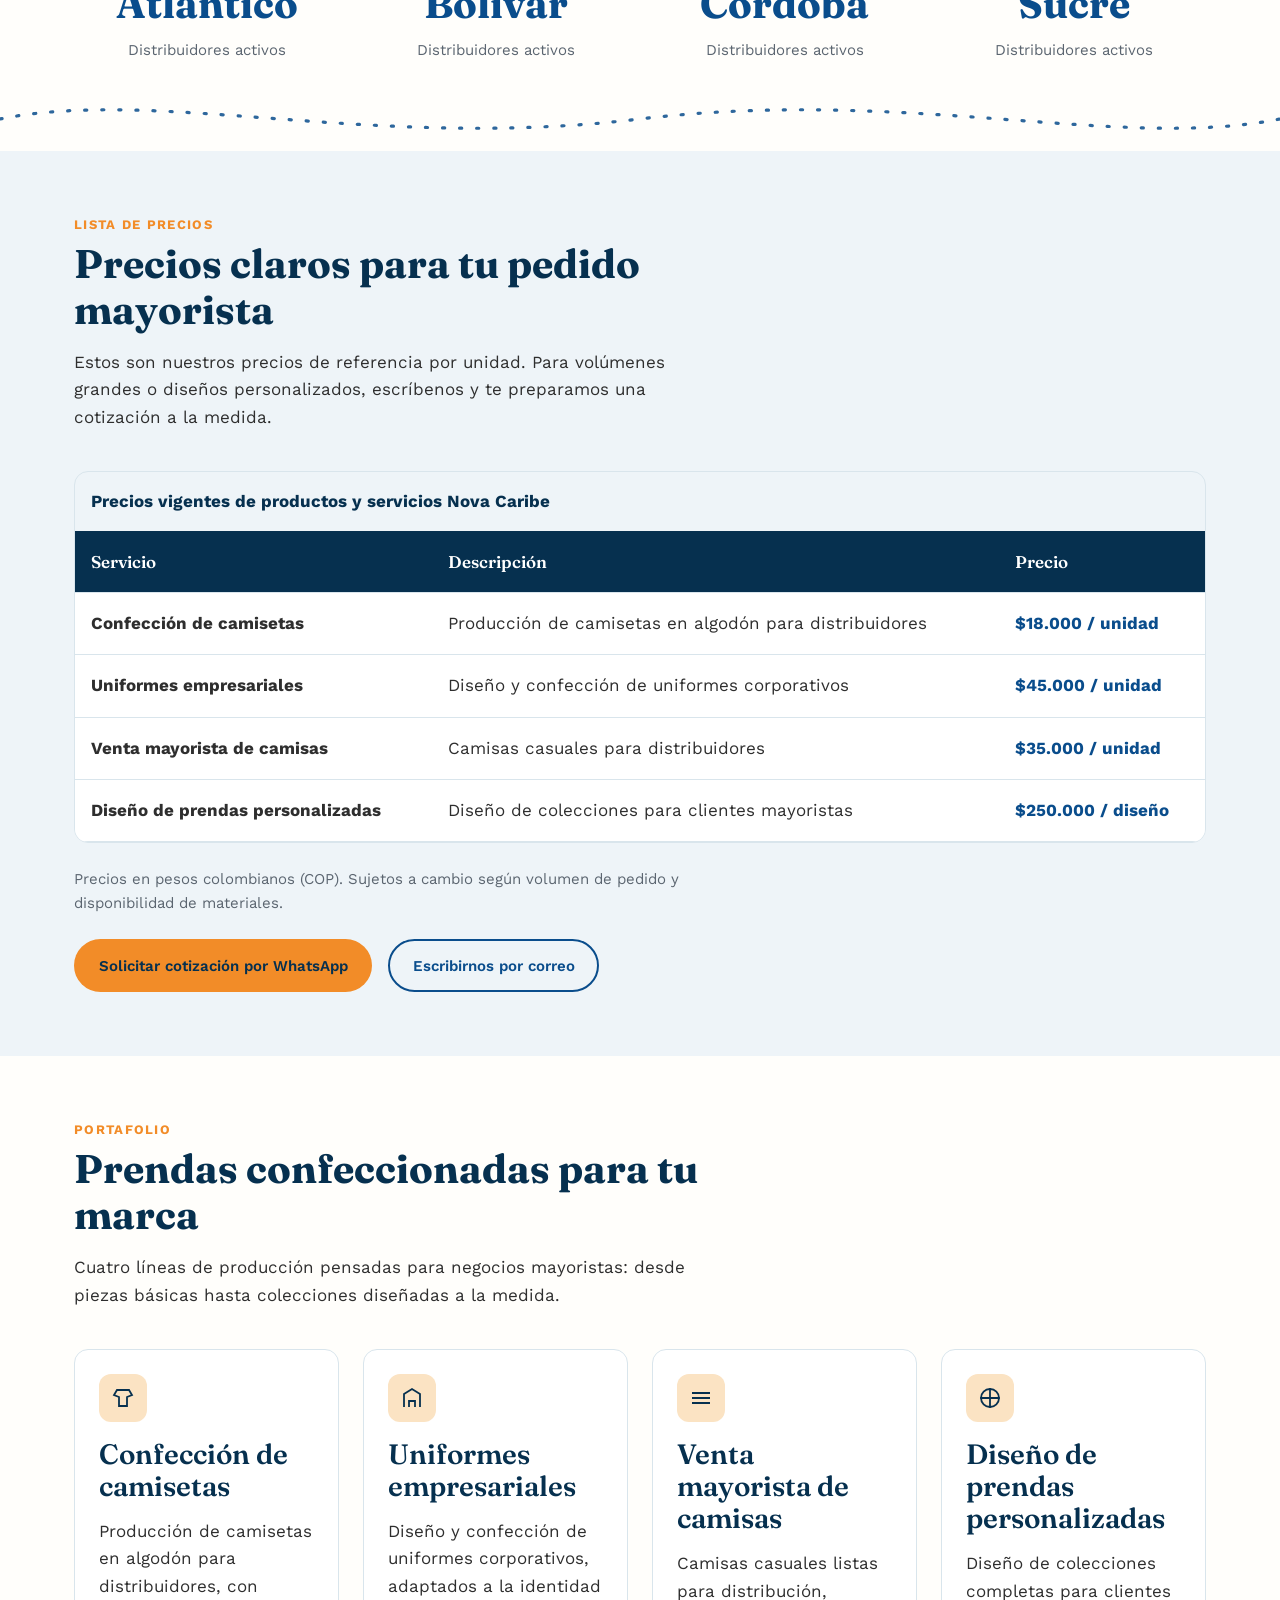
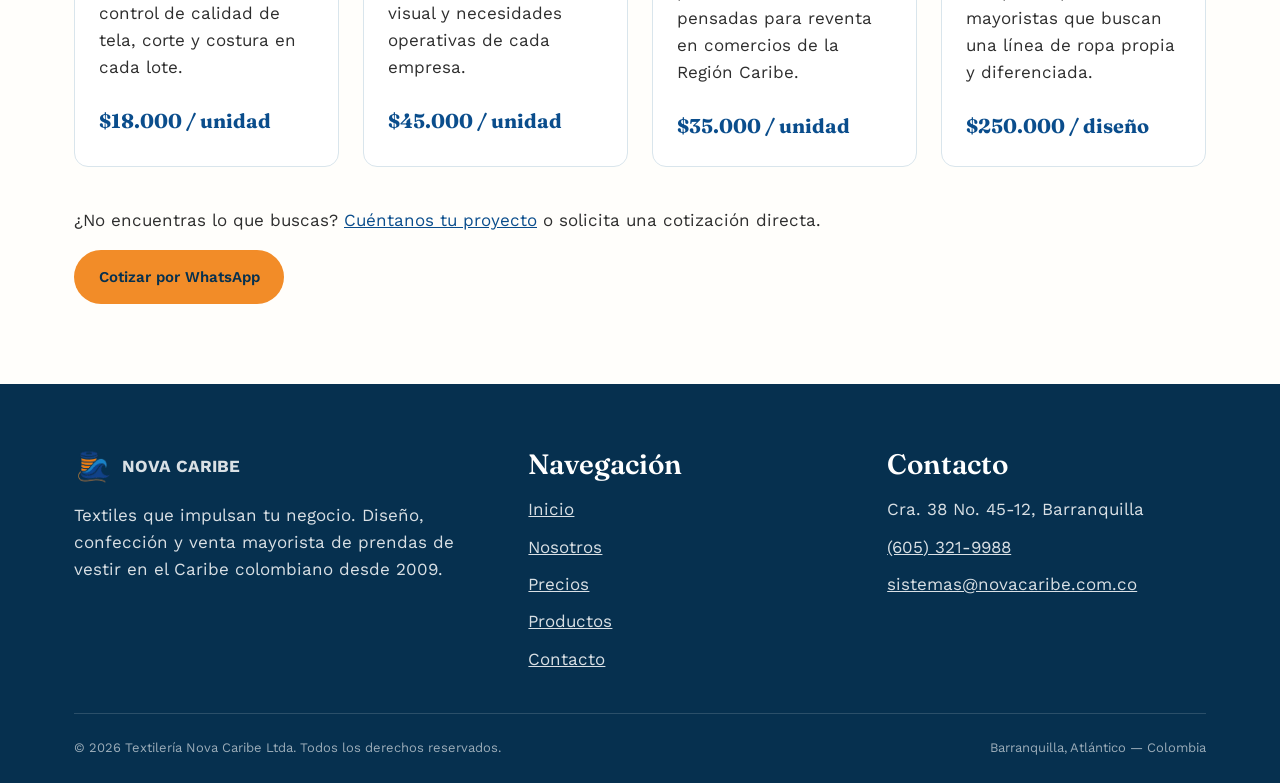
==== commit 22a2df48: "Replace JPEG image with WebP format" ====
--- a/index.html
+++ b/index.html
@@ -64,7 +64,7 @@
         <div class="hero-visual">
           <div class="marco-imagen">
             <!-- Colocar aquí una foto representativa de planta/confección -->
-            <img src="images/hero-textil.jpg" alt="Interior de la planta de confección de Nova Caribe, con rollos de tela y prendas en proceso" loading="eager">
+            <img src="images/hero-textil.webp" alt="Interior de la planta de confección de Nova Caribe, con rollos de tela y prendas en proceso" loading="eager">
           </div>
         </div>
       </div>
